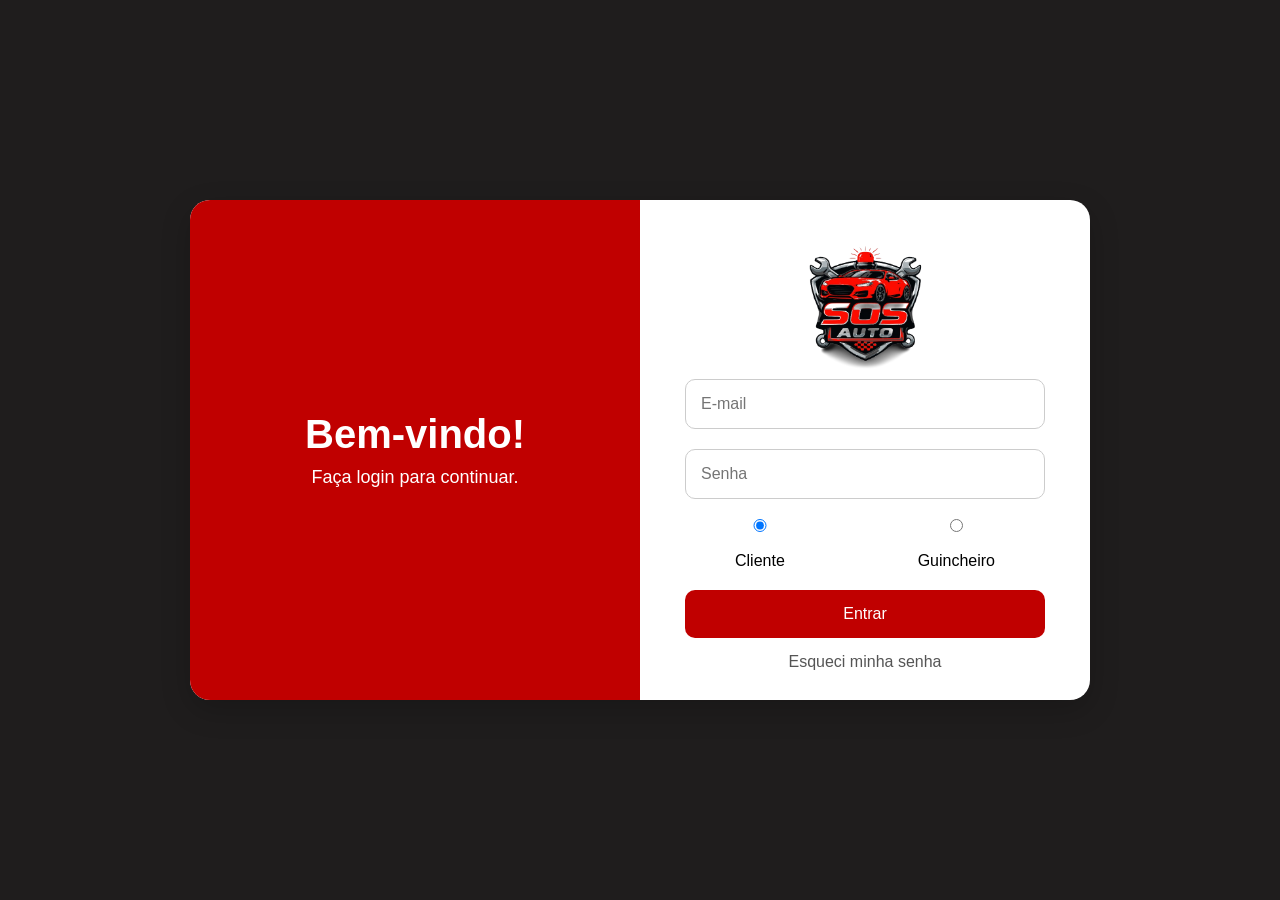
==== ProjetoAlan/index.html @ fd32f2a1 "subindo projeto" ====
<!DOCTYPE html>
<html lang="pt-BR">

<head>
    <meta charset="UTF-8">
    <meta name="viewport" content="width=device-width, initial-scale=1.0">
    <link rel="stylesheet" href="src/Styles/index.css">
    <title>Tela de Login</title>
</head>

<body>

    <header class="container">

        <div class="Esquerda">
            <h1>Bem-vindo!</h1>
            <p>Faça login para continuar.</p>
        </div>

        <div class="Direita">
            <main class="parteLogin">
                <section class="Logo">
                    <img src="src/img/1000274377_2__Traced_-removebg-preview.png" alt="Ícone de Login">
                </section>
                <input type="email" class="email" placeholder="E-mail" required>
                <input type="password" class="password" placeholder="Senha" required>

                <section class="clienteEmpresa">
                    <label>
                        <input type="radio" name="tipoUsuario" value="cliente" checked>
                        Cliente
                    </label>
                    <label>
                        <input type="radio" name="tipoUsuario" value="empresa">
                        Guincheiro
                    </label>

                </section>
            <button type="submit" class="loginButton" onclick="login()">Entrar</button>
                <a href="#">Esqueci minha senha</a>

            </main>
        </div>
    </header>
    <script src="src/JS/index.js"></script>
</body>
</html>
---- ProjetoAlan/src/Styles/index.css ----
* {
    margin: 0;
    padding: 0;
    box-sizing: border-box;
    font-family: Arial, Helvetica, sans-serif;
}

body {
    height: 100vh;
    display: flex;
    justify-content: center;
    align-items: center;
    background: #1f1d1d;
}

.container {
    width: 900px;
    height: 500px;
    display: flex;
    border-radius: 20px;
    overflow: hidden;
    box-shadow: 0 10px 30px rgba(0, 0, 0, 0.2);
    background: white;
}

.Logo {
    width: 100%;
    height: 30%;
    display: flex;
    justify-content: center;
    align-items: center;
}

img {
    width: 150px;
}


.Esquerda {
    width: 50%;
    background: #C00000;
    color: white;
    display: flex;
    flex-direction: column;
    justify-content: center;
    align-items: center;
    padding: 40px;
}

.Esquerda h1 {
    font-size: 40px;
    margin-bottom: 10px;
}

.Esquerda p {
    font-size: 18px;
}

.Direita {
    width: 50%;
    display: flex;
    justify-content: center;
    align-items: center;
}

.parteLogin {
    width: 80%;
    display: flex;
    flex-direction: column;
}

.parteLogin h2 {
    margin-bottom: 30px;
    font-size: 32px;
    color: #333;
}

.parteLogin input {
    width: 100%;
    padding: 15px;
    margin-bottom: 20px;
    border: 1px solid #ccc;
    border-radius: 10px;
    outline: none;
    font-size: 16px;
}

.parteLogin input:focus {
    border: 1px solid #C00000
}

.parteLogin button {
    padding: 15px;
    border: none;
    border-radius: 10px;
    background: #C00000;
    color: white;
    font-size: 16px;
    cursor: pointer;
    transition: 0.3s;
}

.parteLogin button:hover {
    transform: scale(1.03);
    background: #d90900;
}

.parteLogin a {
    margin-top: 15px;
    text-decoration: none;
    color: #555;
    text-align: center;
}

.parteLogin a:hover {
    color: #ff0c00;
}

.clienteEmpresa {
    display: flex;
    justify-content: space-between;
    margin-bottom: 20px;
    padding-left: 50px;
    padding-right: 50px;
    align-items: center;
}

.clienteEmpresa label {
    display: flex;
    flex-direction: column;
    align-items: center;
    justify-content: center;
}

@media (max-width: 581px) {
    .container {
        width: 100%;
        height: 100vh;
        flex-direction: column;
        overflow: hidden;

    }

    .Esquerda {
        width: 100%;
        height: 20%;
    }

    .Direita {
        width: 100%;
        height: 50%;
    }

    .parteLogin {
        width: 90%;
    }

    .Logo {
        width: 120px;
        position: relative;
        top: 480px;
        margin-left: auto;
        margin-right: auto;
    }

    .parteLogin {
        position: relative;
        top: -120px; 
    }
}
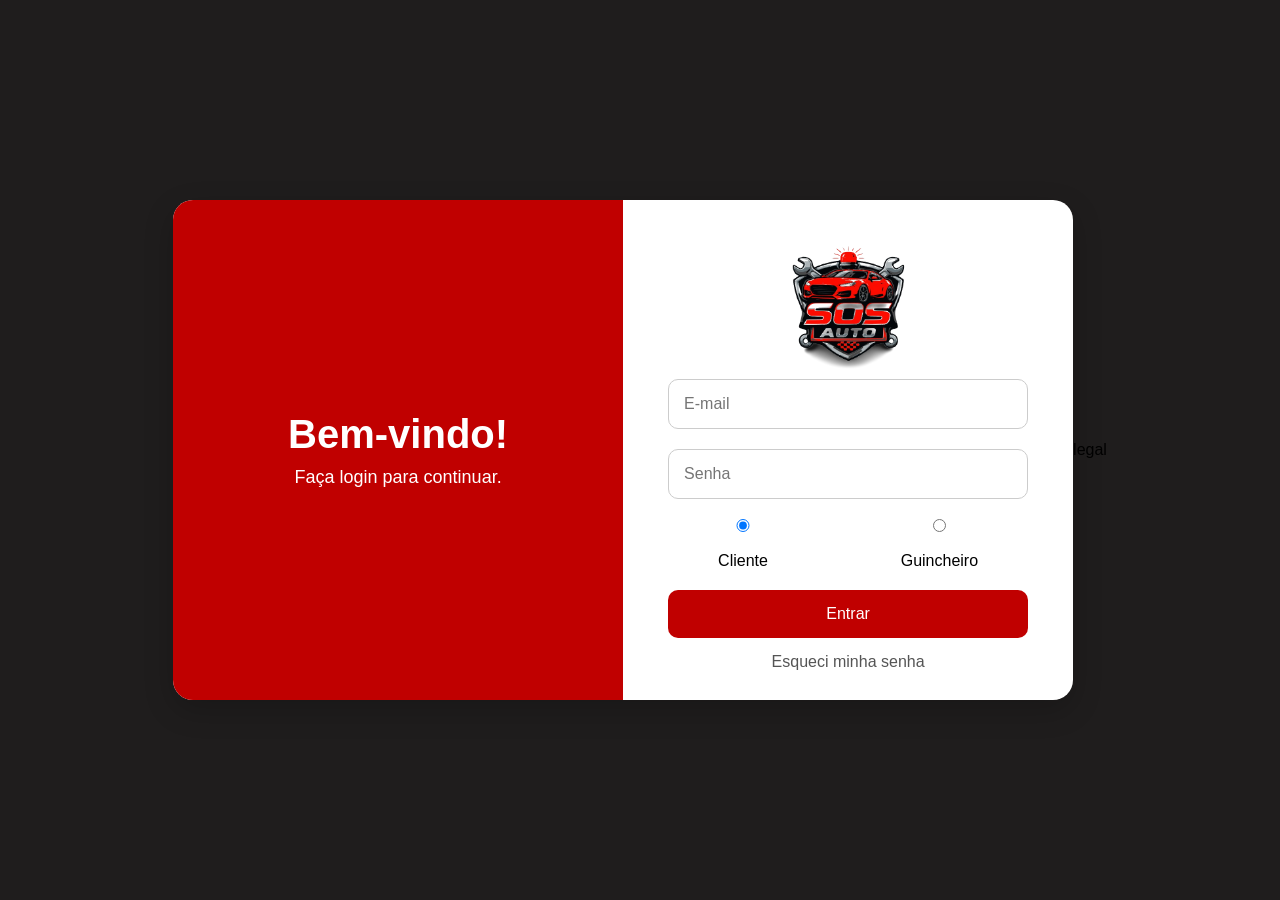
==== commit 78eabded: "Botei legal" ====
--- a/ProjetoAlan/index.html
+++ b/ProjetoAlan/index.html
@@ -36,7 +36,7 @@
                     </label>
 
                 </section>
-            <button type="submit" class="loginButton" onclick="login()">Entrar</button>
+                <button type="submit" class="loginButton" onclick="login()">Entrar</button>
                 <a href="#">Esqueci minha senha</a>
 
             </main>
@@ -44,4 +44,6 @@
     </header>
     <script src="src/JS/index.js"></script>
 </body>
+legal
+
 </html>
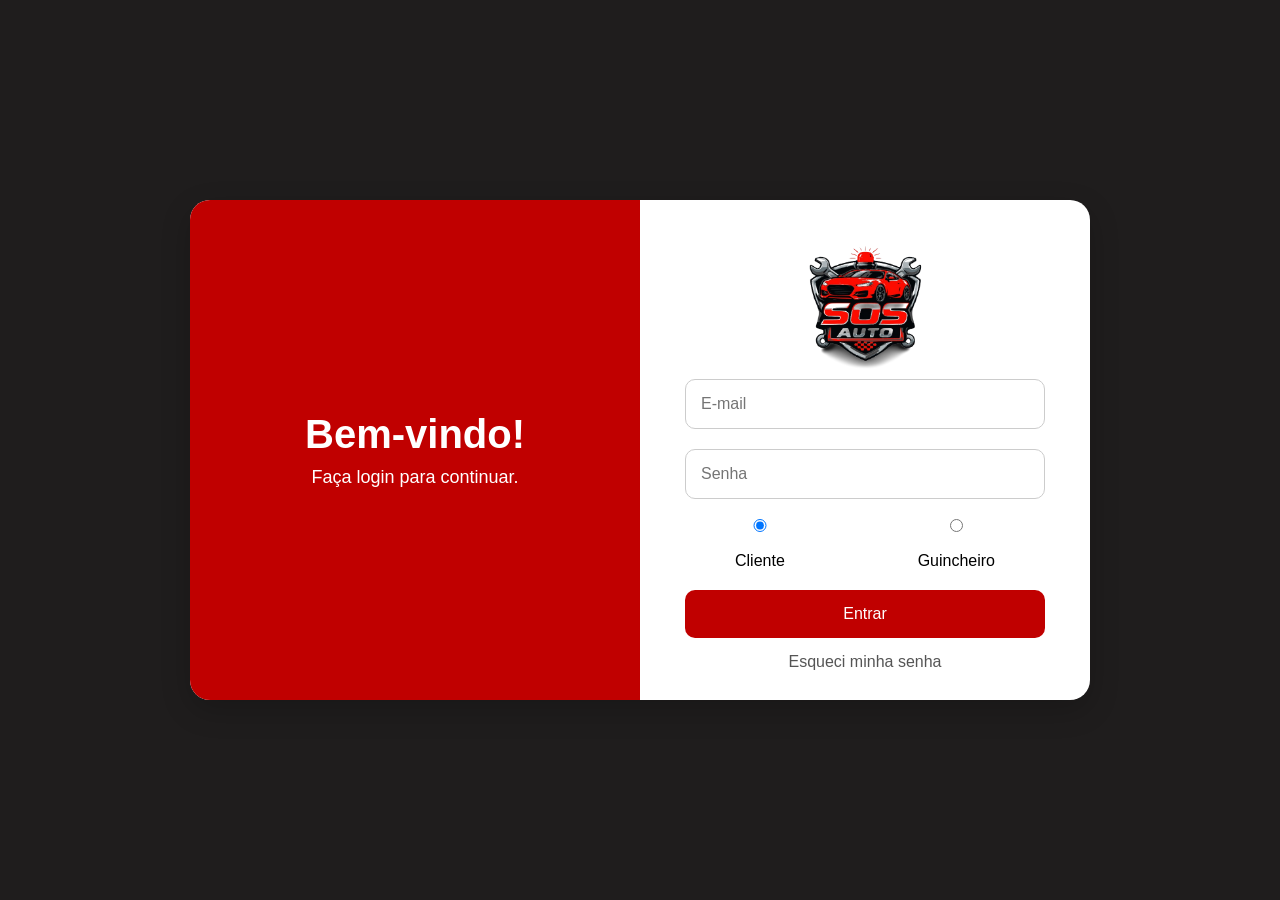
==== commit f38c36df: "voltou ao normal" ====
--- a/ProjetoAlan/index.html
+++ b/ProjetoAlan/index.html
@@ -44,6 +44,6 @@
     </header>
     <script src="src/JS/index.js"></script>
 </body>
-legal
+
 
 </html>
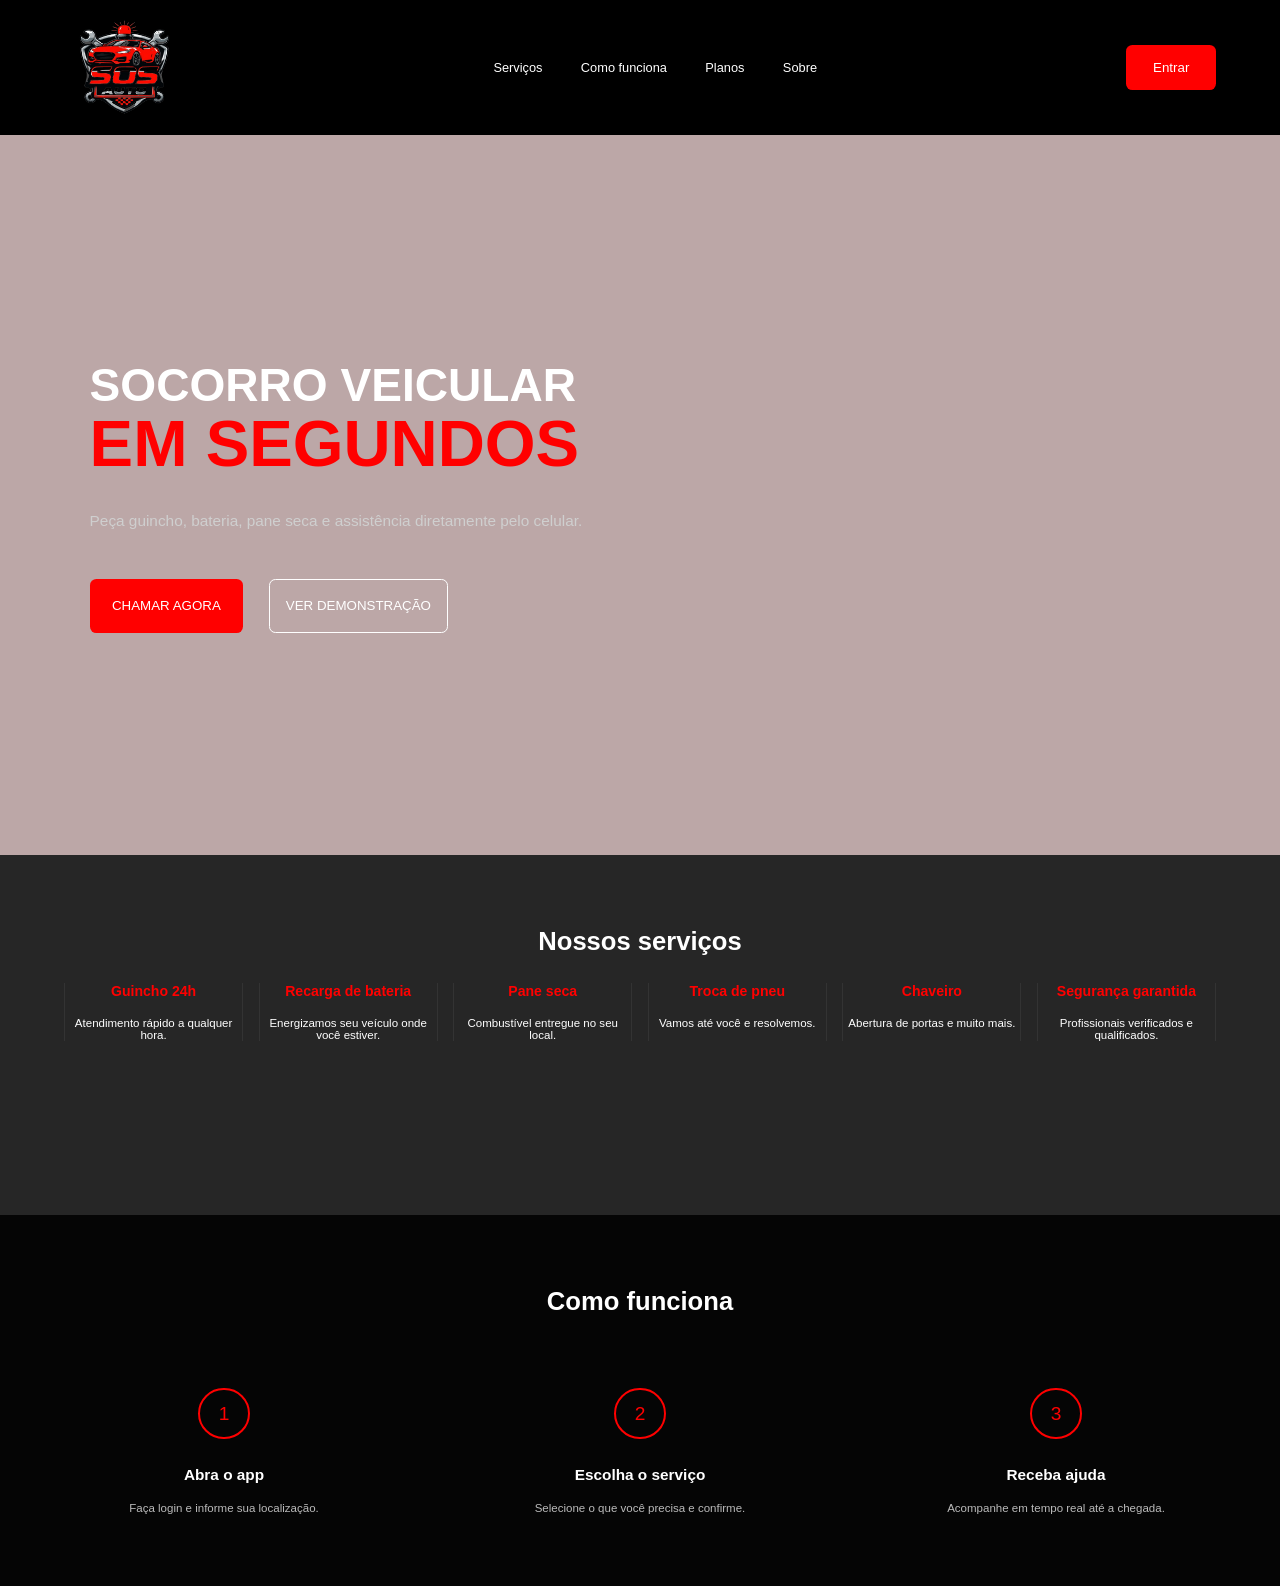
==== commit bbfdbfb8: "Todos os arquivos do projeto" ====
--- a/ProjetoAlan/index.html
+++ b/ProjetoAlan/index.html
@@ -1,49 +1,128 @@
 <!DOCTYPE html>
-<html lang="pt-BR">
-
+<html lang="pt-br">
 <head>
     <meta charset="UTF-8">
     <meta name="viewport" content="width=device-width, initial-scale=1.0">
+    <title>sosauto</title>
     <link rel="stylesheet" href="src/Styles/index.css">
-    <title>Tela de Login</title>
 </head>
-
 <body>
 
-    <header class="container">
-
-        <div class="Esquerda">
-            <h1>Bem-vindo!</h1>
-            <p>Faça login para continuar.</p>
+    <header class="cabecalho">
+        <div class="logo">
+            <img src="../ProjetoAlan/src/img/1000274377_2__Traced_-removebg-preview.png" alt="Logo">
         </div>
 
-        <div class="Direita">
-            <main class="parteLogin">
-                <section class="Logo">
-                    <img src="src/img/1000274377_2__Traced_-removebg-preview.png" alt="Ícone de Login">
-                </section>
-                <input type="email" class="email" placeholder="E-mail" required>
-                <input type="password" class="password" placeholder="Senha" required>
+        <nav class="menu">
+            <a href="">Serviços</a>
+            <a href="">Como funciona</a>
+            <a href="">Planos</a>
+            <a href="">Sobre</a>
+        </nav>
 
-                <section class="clienteEmpresa">
-                    <label>
-                        <input type="radio" name="tipoUsuario" value="cliente" checked>
-                        Cliente
-                    </label>
-                    <label>
-                        <input type="radio" name="tipoUsuario" value="empresa">
-                        Guincheiro
-                    </label>
+        <button class="btn-login">Entrar</button>
+    </header>
 
-                </section>
-                <button type="submit" class="loginButton" onclick="login()">Entrar</button>
-                <a href="#">Esqueci minha senha</a>
+    <section class="inicio">
 
-            </main>
+        <div class="texto">
+            <h1>SOCORRO VEICULAR <br><span>EM SEGUNDOS</span></h1>
+
+            <p>
+                Peça guincho, bateria, pane seca e 
+                assistência diretamente pelo celular.
+            </p>
+
+            <div class="botoes">
+                <button class="btn-vermelho">CHAMAR AGORA</button>
+
+                <button class="btn-demo">
+                    VER DEMONSTRAÇÃO
+                </button>
+            </div>
         </div>
-    </header>
-    <script src="src/JS/index.js"></script>
+
+        <div class="celular">
+             
+          
+        </div>
+
+    </section>
+
+    <section class="servicos">
+
+        <h2>Nossos serviços</h2>
+
+        <div class="cards">
+
+            <div class="card">
+                <h3>Guincho 24h</h3>
+                <p>Atendimento rápido a qualquer hora.</p>
+            </div>
+
+            <div class="card">
+                <h3>Recarga de bateria</h3>
+                <p>Energizamos seu veículo onde você estiver.</p>
+            </div>
+
+            <div class="card">
+                <h3>Pane seca</h3>
+                <p>Combustível entregue no seu local.</p>
+            </div>
+
+            <div class="card">
+                <h3>Troca de pneu</h3>
+                <p>Vamos até você e resolvemos.</p>
+            </div>
+
+            <div class="card">
+                <h3>Chaveiro</h3>
+                <p>Abertura de portas e muito mais.</p>
+            </div>
+
+            <div class="card">
+                <h3>Segurança garantida</h3>
+                <p>Profissionais verificados e qualificados.</p>
+            </div>
+
+        </div>
+
+    </section>
+
+    <section class="funciona">
+
+        <h2>Como funciona</h2>
+
+        <div class="passos">
+
+            <div class="passo">
+                <div class="numero">1</div>
+
+                <h3>Abra o app</h3>
+
+                <p>Faça login e informe sua localização.</p>
+            </div>
+
+            <div class="passo">
+                <div class="numero">2</div>
+
+                <h3>Escolha o serviço</h3>
+
+                <p>Selecione o que você precisa e confirme.</p>
+            </div>
+
+            <div class="passo">
+                <div class="numero">3</div>
+
+                <h3>Receba ajuda</h3>
+
+                <p>Acompanhe em tempo real até a chegada.</p>
+            </div>
+
+        </div>
+
+    </section>
+    <script src="index.js" defer></script>
+
 </body>
-
-
 </html>
--- a/ProjetoAlan/src/Styles/index.css
+++ b/ProjetoAlan/src/Styles/index.css
@@ -2,169 +2,263 @@
     margin: 0;
     padding: 0;
     box-sizing: border-box;
-    font-family: Arial, Helvetica, sans-serif;
+    font-family: Arial;
 }
 
 body {
-    height: 100vh;
+    background: #000;
+    color: white;
+}
+
+.cabecalho {
+    width: 100%;
+    height: 15vh;
+    display: flex;
+    justify-content: space-between;
+    align-items: center;
+    padding: 0 5vw;
+    background: #000000;
+}
+
+.menu {
+    display: flex;
+    gap: 3vw;
+
+}
+
+.menu a {
+    color: white;
+    text-decoration: none;
+    font-size: 1vw;
+}
+
+.btn-login {
+    width: 7vw;
+    height: 5vh;
+    border: none;
+    background: red;
+    color: white;
+    border-radius: 0.5vw;
+    cursor: pointer;
+}
+
+.inicio {
+    width: 100%;
+    height: 80vh;
+    display: flex;
+    align-items: center;
+    justify-content: space-between;
+    padding: 0 7vw;
+    background: #bca7a7;
+    background-image: url(../ProjetoAlan/src/img/celular2.png);
+    
+    
+    
+
+}
+
+
+.texto {
+    width: 40vw;
+}
+
+.texto h1 {
+    font-size: 3.6vw;
+    line-height: 4.5vw;
+}
+
+.texto h1 span {
+    color: red;
+    font-size: 5.1vw;
+}
+
+.texto p {
+    margin-top: 3vh;
+    font-size: 1.2vw;
+    color: #cfcfcf;
+    line-height: 3vh;
+}
+
+.botoes {
+    display: flex;
+    gap: 2vw;
+    margin-top: 5vh;
+}
+
+.btn-vermelho {
+    width: 12vw;
+    height: 6vh;
+    border: none;
+    background: red;
+    color: white;
+    border-radius: 0.5vw;
+    cursor: pointer;
+}
+
+.btn-demo {
+    width: 14vw;
+    height: 6vh;
+    border: 0.1vw solid white;
+    background: transparent;
+    color: white;
+    border-radius: 0.5vw;
+    cursor: pointer;
+}
+
+
+.servicos {
+    width: 100%;
+    height: 40vh;
+    color: rgb(255, 255, 255);
+    padding: 8vh 5vw;
+    background: #262626;
+    cursor: pointer;
+}
+
+.servicos h2 {
+    text-align: center;
+    font-size: 2vw;
+    margin-bottom: -5vh;
+
+}
+
+.cards {
+    width: 100%;
+    display: flex;
+    justify-content: space-between;
+    margin-top: 8vh;
+    flex-wrap: wrap;
+
+}
+
+.card {
+    width: 14vw;
+    text-align: center;
+    border-left: 0.1vw solid #333;
+    border-right: 0.1vw solid #333;
+
+}
+
+.card h3 {
+    color: red;
+    margin-bottom: 2vh;
+    font-size: 1.1vw;
+}
+
+.card p {
+    font-size: 0.9vw;
+    color: #ffffff;
+}
+
+.funciona {
+    width: 100%;
+    min-height: 40vh;
+    padding: 8vh 5vw;
+    background: #050505;
+}
+
+.funciona h2 {
+    text-align: center;
+    font-size: 2vw;
+}
+
+.passos {
+    display: flex;
+    justify-content: space-between;
+    margin-top: 8vh;
+}
+
+.passo {
+    width: 25vw;
+    text-align: center;
+}
+
+.numero {
+    width: 4vw;
+    height: 4vw;
+    border: 0.2vw solid red;
+    border-radius: 50%;
+    margin: auto;
     display: flex;
     justify-content: center;
     align-items: center;
-    background: #1f1d1d;
-}
-
-.container {
-    width: 900px;
-    height: 500px;
-    display: flex;
-    border-radius: 20px;
-    overflow: hidden;
-    box-shadow: 0 10px 30px rgba(0, 0, 0, 0.2);
-    background: white;
-}
-
-.Logo {
-    width: 100%;
-    height: 30%;
+    color: red;
+    font-size: 1.5vw;
+    margin-bottom: 3vh;
+}
+
+.passo h3 {
+    margin-bottom: 2vh;
+    font-size: 1.2vw;
+}
+
+.passo p {
+    color: #bbb;
+    font-size: 0.9vw;
+}
+
+html {
+    scroll-behavior: smooth;
+}
+
+.card {
+    transition: 0.4s;
+}
+
+.card:hover {
+    transform: translateY(-1vh);
+    box-shadow: 0 0 1vw rgba(34, 33, 33, 0.5);
+}
+
+.btn-vermelho,
+.btn-demo,
+.btn-login {
+    transition: 0.3s;
+}
+
+.btn-vermelho:hover,
+.btn-login:hover {
+    background-color: rgb(190, 0, 0);
+    transform: scale(1.05);
+}
+
+.btn-demo:hover {
+    background-color: rgb(255, 0, 0);
+    color: black;
+}
+
+.texto,
+.card,
+.passo {
+    opacity: 1;
+    transform: translateY(0);
+}
+
+.aparecer {
+    opacity: 1;
+    transform: translateY(0);
+    transition: 1s;
+}
+
+.celular {
+    width: 50%;
     display: flex;
     justify-content: center;
     align-items: center;
 }
 
-img {
-    width: 150px;
-}
-
-
-.Esquerda {
-    width: 50%;
-    background: #C00000;
-    color: white;
-    display: flex;
-    flex-direction: column;
-    justify-content: center;
-    align-items: center;
-    padding: 40px;
-}
-
-.Esquerda h1 {
-    font-size: 40px;
-    margin-bottom: 10px;
-}
-
-.Esquerda p {
-    font-size: 18px;
-}
-
-.Direita {
-    width: 50%;
-    display: flex;
-    justify-content: center;
-    align-items: center;
-}
-
-.parteLogin {
-    width: 80%;
-    display: flex;
-    flex-direction: column;
-}
-
-.parteLogin h2 {
-    margin-bottom: 30px;
-    font-size: 32px;
-    color: #333;
-}
-
-.parteLogin input {
-    width: 100%;
-    padding: 15px;
-    margin-bottom: 20px;
-    border: 1px solid #ccc;
-    border-radius: 10px;
-    outline: none;
-    font-size: 16px;
-}
-
-.parteLogin input:focus {
-    border: 1px solid #C00000
-}
-
-.parteLogin button {
-    padding: 15px;
-    border: none;
-    border-radius: 10px;
-    background: #C00000;
-    color: white;
-    font-size: 16px;
-    cursor: pointer;
-    transition: 0.3s;
-}
-
-.parteLogin button:hover {
-    transform: scale(1.03);
-    background: #d90900;
-}
-
-.parteLogin a {
-    margin-top: 15px;
-    text-decoration: none;
-    color: #555;
-    text-align: center;
-}
-
-.parteLogin a:hover {
-    color: #ff0c00;
-}
-
-.clienteEmpresa {
-    display: flex;
-    justify-content: space-between;
-    margin-bottom: 20px;
-    padding-left: 50px;
-    padding-right: 50px;
-    align-items: center;
-}
-
-.clienteEmpresa label {
-    display: flex;
-    flex-direction: column;
-    align-items: center;
-    justify-content: center;
-}
-
-@media (max-width: 581px) {
-    .container {
-        width: 100%;
-        height: 100vh;
-        flex-direction: column;
-        overflow: hidden;
-
-    }
-
-    .Esquerda {
-        width: 100%;
-        height: 20%;
-    }
-
-    .Direita {
-        width: 100%;
-        height: 50%;
-    }
-
-    .parteLogin {
-        width: 90%;
-    }
-
-    .Logo {
-        width: 120px;
-        position: relative;
-        top: 480px;
-        margin-left: auto;
-        margin-right: auto;
-    }
-
-    .parteLogin {
-        position: relative;
-        top: -120px; 
-    }
-}
+.celular img {
+    max-width: 100%;
+    max-height: 80vh;
+    object-fit: contain;
+}
+
+.logo img {
+    width: 120px;
+    height: auto;
+}
+
+.logo {
+    display: flex;
+    align-items: center;
+}
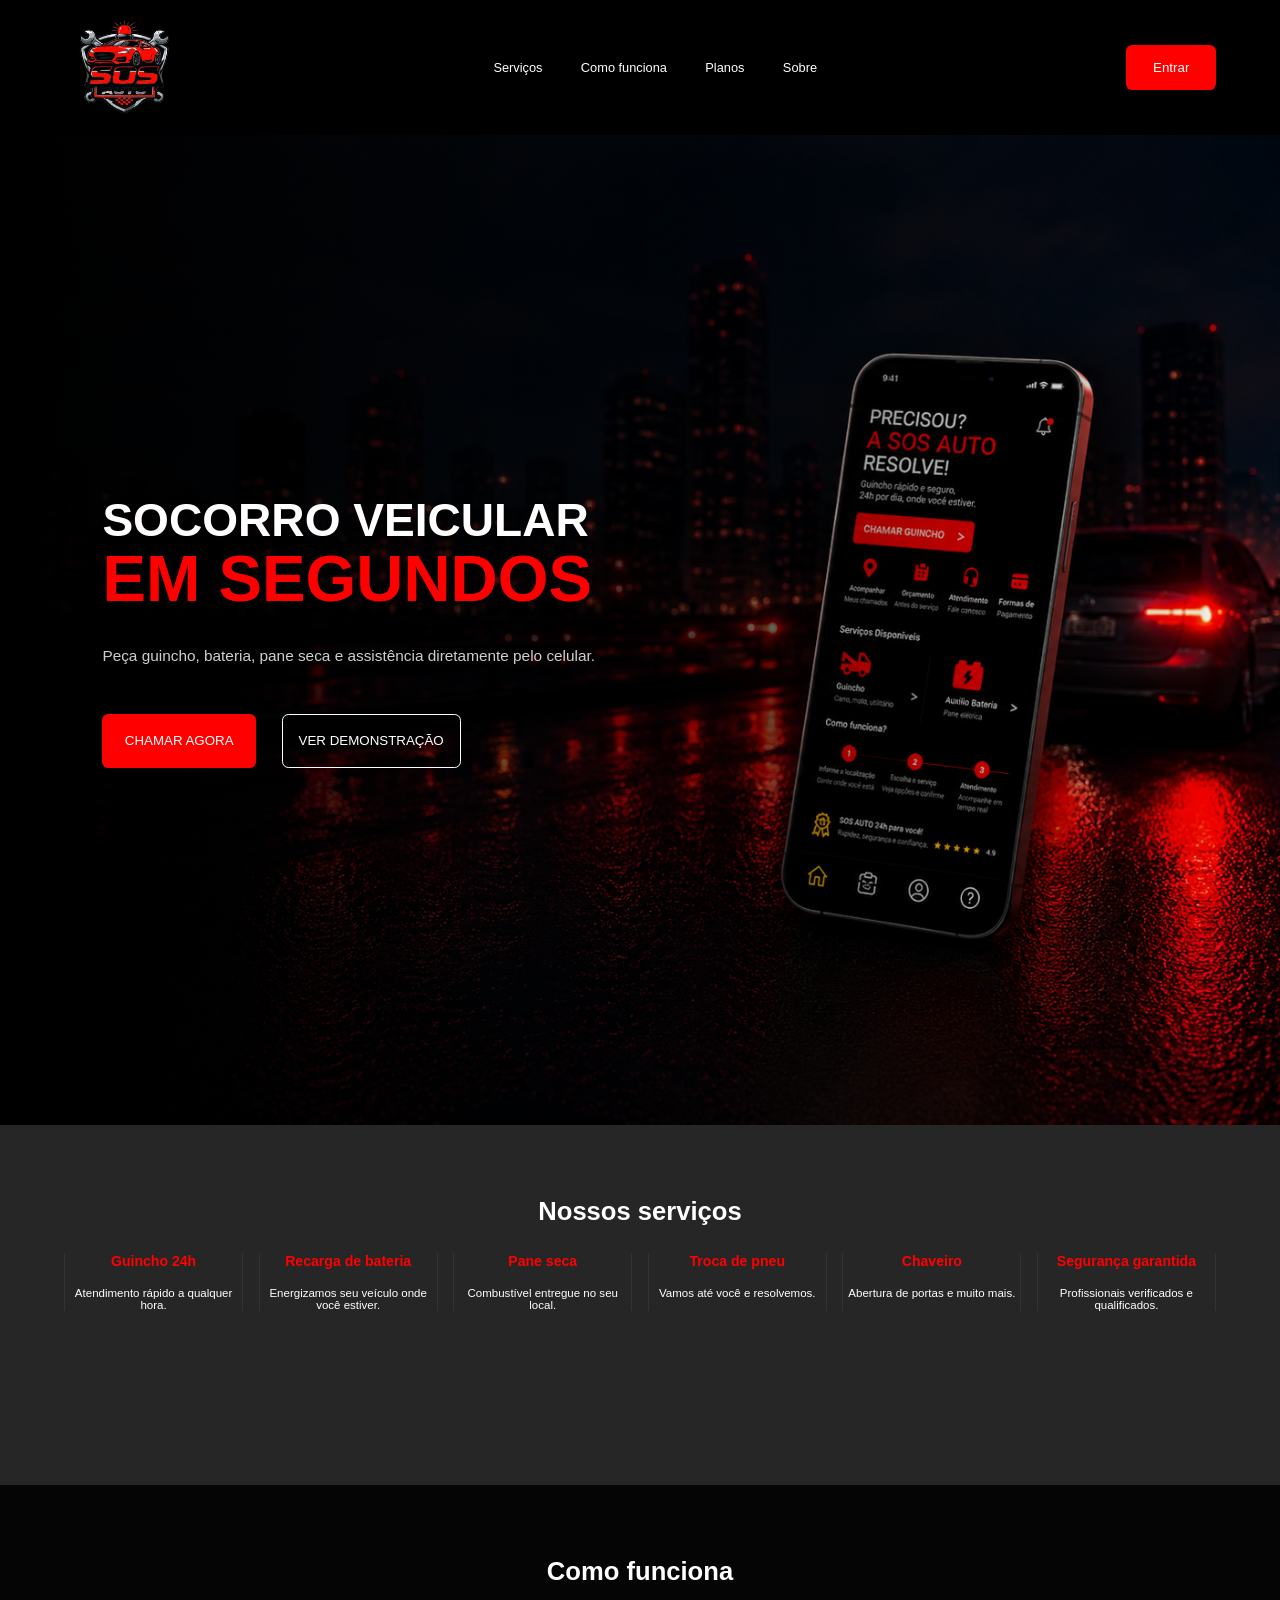
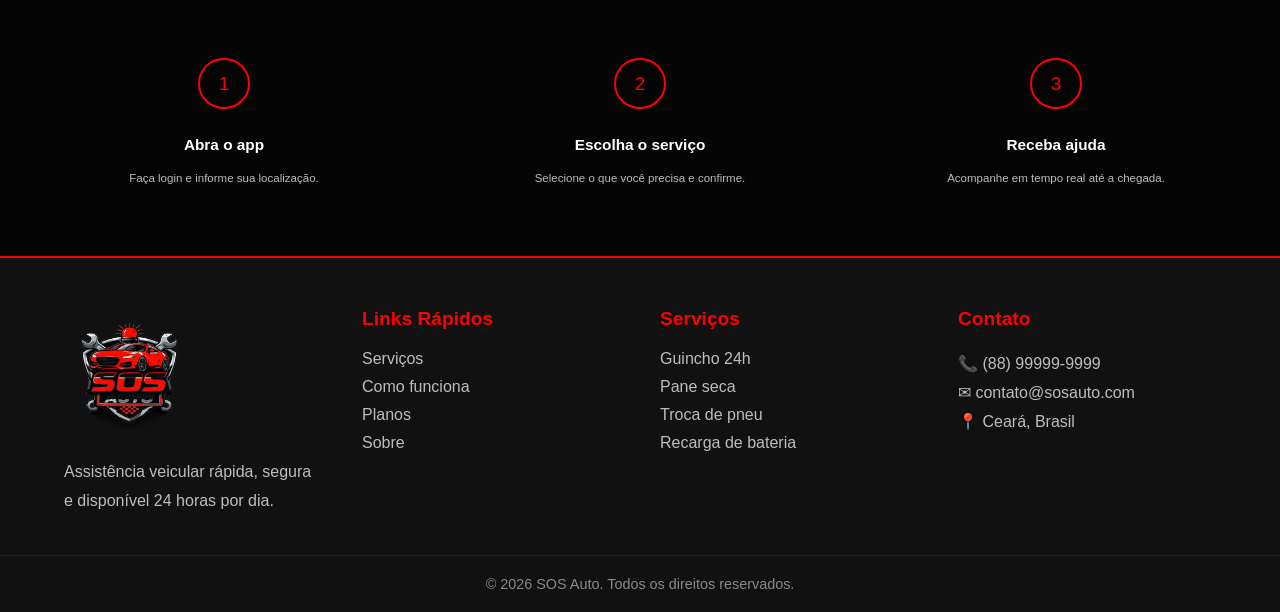
==== commit 89f4b5d7: "Tela principal da landing page, faltando apenas js" ====
--- a/ProjetoAlan/index.html
+++ b/ProjetoAlan/index.html
@@ -1,11 +1,13 @@
 <!DOCTYPE html>
 <html lang="pt-br">
+
 <head>
     <meta charset="UTF-8">
     <meta name="viewport" content="width=device-width, initial-scale=1.0">
     <title>sosauto</title>
     <link rel="stylesheet" href="src/Styles/index.css">
 </head>
+
 <body>
 
     <header class="cabecalho">
@@ -20,7 +22,7 @@
             <a href="">Sobre</a>
         </nav>
 
-        <button class="btn-login">Entrar</button>
+        <a href="src/navigation/TeladeLogin.html"><button class="btn-login">Entrar</button></a>
     </header>
 
     <section class="inicio">
@@ -29,12 +31,12 @@
             <h1>SOCORRO VEICULAR <br><span>EM SEGUNDOS</span></h1>
 
             <p>
-                Peça guincho, bateria, pane seca e 
+                Peça guincho, bateria, pane seca e
                 assistência diretamente pelo celular.
             </p>
 
             <div class="botoes">
-                <button class="btn-vermelho">CHAMAR AGORA</button>
+                <a href="src/navigation/TeladeLogin.html"><button class="btn-vermelho"">CHAMAR AGORA</button></a>
 
                 <button class="btn-demo">
                     VER DEMONSTRAÇÃO
@@ -43,8 +45,8 @@
         </div>
 
         <div class="celular">
-             
-          
+
+
         </div>
 
     </section>
@@ -122,7 +124,49 @@
         </div>
 
     </section>
-    <script src="index.js" defer></script>
+    <footer class="footer">
+
+        <div class="footer-container">
+
+            <div class="footer-col">
+                <img src="../ProjetoAlan/src/img/1000274377_2__Traced_-removebg-preview.png" alt="Logo">
+                <p>
+                    Assistência veicular rápida, segura e disponível 24 horas por dia.
+                </p>
+            </div>
+
+            <div class="footer-col">
+                <h3>Links Rápidos</h3>
+                <a href="">Serviços</a>
+                <a href="">Como funciona</a>
+                <a href="">Planos</a>
+                <a href="">Sobre</a>
+            </div>
+
+            <div class="footer-col">
+                <h3>Serviços</h3>
+                <a href="">Guincho 24h</a>
+                <a href="">Pane seca</a>
+                <a href="">Troca de pneu</a>
+                <a href="">Recarga de bateria</a>
+            </div>
+
+            <div class="footer-col">
+                <h3>Contato</h3>
+                <p>📞 (88) 99999-9999</p>
+                <p>✉ contato@sosauto.com</p>
+                <p>📍 Ceará, Brasil</p>
+            </div>
+
+        </div>
+
+        <div class="footer-bottom">
+            <p>© 2026 SOS Auto. Todos os direitos reservados.</p>
+        </div>
+
+    </footer>
+    <script src="src/JS/index.js"></script>
 
 </body>
+
 </html>
--- a/ProjetoAlan/src/Styles/index.css
+++ b/ProjetoAlan/src/Styles/index.css
@@ -43,18 +43,17 @@
 }
 
 .inicio {
-    width: 100%;
-    height: 80vh;
+    height: 110vh;
     display: flex;
     align-items: center;
-    justify-content: space-between;
-    padding: 0 7vw;
-    background: #bca7a7;
-    background-image: url(../ProjetoAlan/src/img/celular2.png);
-    
-    
-    
-
+    padding-left: 8vw;
+    background:
+        linear-gradient(90deg,
+            #000,
+            rgba(0, 0, 0, .5),
+            transparent), url("../img/celular2.png") No-repeat;
+    background-size: cover;
+    background-position: center;
 }
 
 
@@ -261,4 +260,303 @@
 .logo {
     display: flex;
     align-items: center;
+}
+
+/* FOOTER */
+
+.footer {
+    background: #111;
+    border-top: 2px solid red;
+    padding-top: 50px;
+}
+
+.footer-container {
+    width: 90%;
+    margin: auto;
+    display: flex;
+    justify-content: space-between;
+    flex-wrap: wrap;
+    gap: 40px;
+}
+
+.footer-col {
+    flex: 1;
+    min-width: 220px;
+}
+
+.footer-col img {
+    width: 130px;
+    margin-bottom: 15px;
+}
+
+.footer-col h3 {
+    color: red;
+    margin-bottom: 20px;
+    font-size: 1.2rem;
+}
+
+.footer-col p {
+    color: #bdbdbd;
+    line-height: 1.8;
+}
+
+.footer-col a {
+    display: block;
+    color: #bdbdbd;
+    text-decoration: none;
+    margin-bottom: 10px;
+    transition: 0.3s;
+}
+
+.footer-col a:hover {
+    color: red;
+    transform: translateX(5px);
+}
+
+.footer-bottom {
+    border-top: 1px solid #222;
+    margin-top: 40px;
+    padding: 20px;
+    text-align: center;
+}
+
+.footer-bottom p {
+    color: #888;
+    font-size: 0.9rem;
+}
+
+/* RESPONSIVIDADE */
+
+@media (max-width: 600px) {
+
+    /* Cabeçalho */
+    .cabecalho {
+        height: auto;
+        flex-direction: column;
+        gap: 20px;
+        padding: 20px 5vw;
+    }
+
+    .logo img {
+        width: 100px;
+    }
+
+    .menu {
+        flex-wrap: wrap;
+        justify-content: center;
+        gap: 15px;
+    }
+
+    .menu a {
+        font-size: 16px;
+    }
+
+    .btn-login {
+        width: 140px;
+        height: 45px;
+        font-size: 15px;
+        border-radius: 8px;
+    }
+
+    /* Hero */
+    .inicio {
+        height: auto;
+        flex-direction: column;
+        text-align: center;
+        padding: 60px 6vw;
+        background-image: none;
+    }
+
+    .texto {
+        width: 100%;
+    }
+
+    .texto h1 {
+        font-size: 2.5rem;
+        line-height: 1.2;
+    }
+
+    .texto h1 span {
+        font-size: 3rem;
+    }
+
+    .texto p {
+        font-size: 1rem;
+        line-height: 1.6;
+        margin-top: 20px;
+    }
+
+    .botoes {
+        flex-direction: column;
+        align-items: center;
+        gap: 15px;
+    }
+
+    .btn-vermelho,
+    .btn-demo {
+        width: 90%;
+        max-width: 300px;
+        height: 50px;
+        font-size: 15px;
+        border-radius: 8px;
+    }
+
+    /* Esconde área do celular */
+    .celular {
+        display: none;
+    }
+
+    /* Serviços */
+    .servicos {
+        height: auto;
+        padding: 60px 5vw;
+    }
+
+    .servicos h2 {
+        font-size: 2rem;
+        margin-bottom: 30px;
+    }
+
+    .cards {
+        justify-content: center;
+        gap: 20px;
+        margin-top: 0;
+    }
+
+    .card {
+        width: 100%;
+        max-width: 350px;
+        padding: 20px;
+        border: 1px solid #333;
+        border-radius: 10px;
+    }
+
+    .card h3 {
+        font-size: 1.2rem;
+    }
+
+    .card p {
+        font-size: 0.95rem;
+    }
+
+    /* Como funciona */
+    .funciona {
+        padding: 60px 5vw;
+    }
+
+    .funciona h2 {
+        font-size: 2rem;
+    }
+
+    .passos {
+        flex-direction: column;
+        align-items: center;
+        gap: 40px;
+    }
+
+    .passo {
+        width: 100%;
+        max-width: 350px;
+    }
+
+    .numero {
+        width: 70px;
+        height: 70px;
+        font-size: 1.5rem;
+        border-width: 3px;
+    }
+
+    .passo h3 {
+        font-size: 1.3rem;
+    }
+
+    .passo p {
+        font-size: 1rem;
+    }
+
+    .footer {
+        background: #111;
+        border-top: 2px solid red;
+        padding-top: 30px;
+    }
+
+    .footer-container {
+        width: 90%;
+        margin: auto;
+        display: flex;
+        justify-content: space-between;
+        flex-wrap: wrap;
+        gap: 20px;
+    }
+
+    .footer-col {
+        flex: 1;
+        min-width: 180px;
+    }
+
+    .footer-col img {
+        width: 90px;
+        margin-bottom: 10px;
+    }
+
+    .footer-col h3 {
+        color: red;
+        margin-bottom: 10px;
+        font-size: 1rem;
+    }
+
+    .footer-col p,
+    .footer-col a {
+        color: #bdbdbd;
+        font-size: 0.85rem;
+        line-height: 1.6;
+        text-decoration: none;
+    }
+
+    .footer-col a {
+        display: block;
+        margin-bottom: 6px;
+        transition: .3s;
+    }
+
+    .footer-col a:hover {
+        color: red;
+    }
+
+    .footer-bottom {
+        border-top: 1px solid #222;
+        margin-top: 20px;
+        padding: 15px;
+        text-align: center;
+    }
+
+    .footer-bottom p {
+        color: #888;
+        font-size: 0.8rem;
+    }
+}
+    /* Celulares menores */
+    /*@media (max-width: 480px) {
+
+    .texto h1 {
+        font-size: 2rem;
+    }
+
+    .texto h1 span {
+        font-size: 2.4rem;
+    }
+
+    .texto p {
+        font-size: 0.95rem;
+    }
+
+    .servicos h2,
+    .funciona h2 {
+        font-size: 1.8rem;
+    }
+
+    .card,
+    .passo {
+        max-width: 100%;
+    }
 }
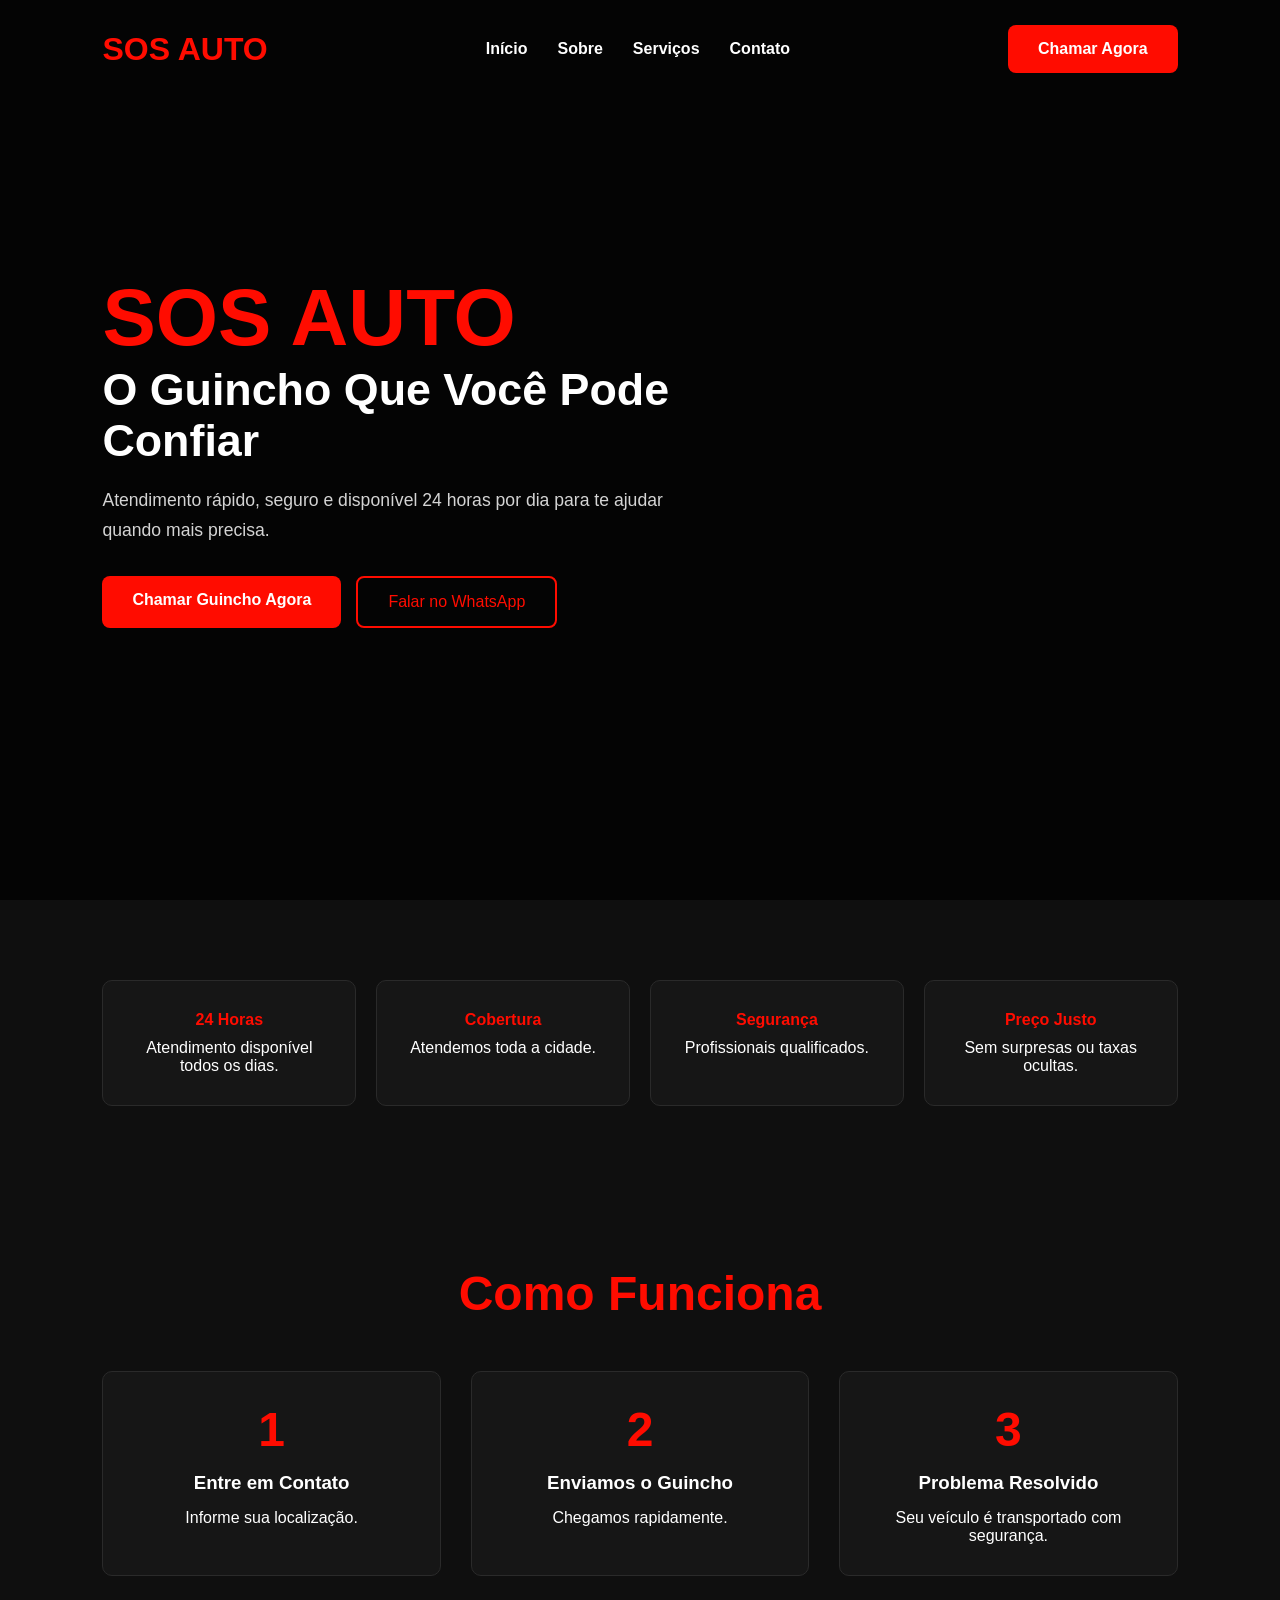
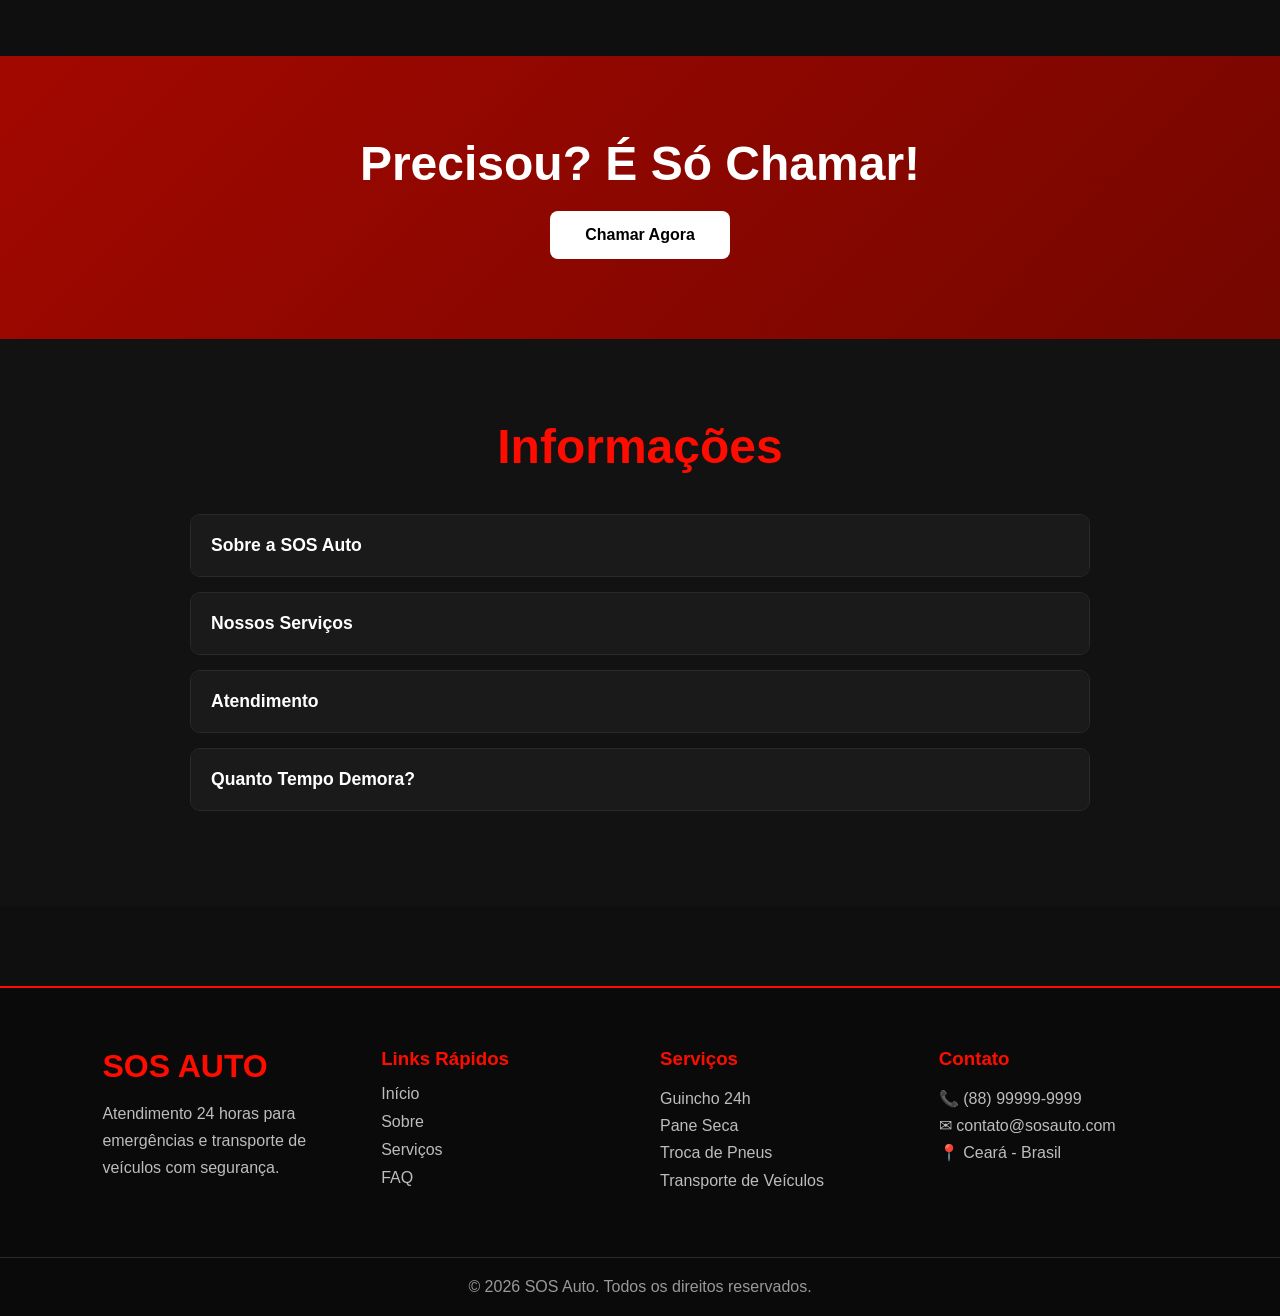
==== commit 4334f3a7: "Projeto finalizado" ====
--- a/ProjetoAlan/index.html
+++ b/ProjetoAlan/index.html
@@ -1,171 +1,229 @@
 <!DOCTYPE html>
-<html lang="pt-br">
+<html lang="pt-BR">
 
 <head>
     <meta charset="UTF-8">
     <meta name="viewport" content="width=device-width, initial-scale=1.0">
-    <title>sosauto</title>
+    <title>SOS Auto</title>
     <link rel="stylesheet" href="src/Styles/index.css">
 </head>
 
 <body>
 
-    <header class="cabecalho">
+    <header>
         <div class="logo">
-            <img src="../ProjetoAlan/src/img/1000274377_2__Traced_-removebg-preview.png" alt="Logo">
-        </div>
-
-        <nav class="menu">
-            <a href="">Serviços</a>
-            <a href="">Como funciona</a>
-            <a href="">Planos</a>
-            <a href="">Sobre</a>
+            <h1>SOS AUTO</h1>
+        </div>
+
+        <nav>
+            <a href="#">Início</a>
+            <a href="#">Sobre</a>
+            <a href="#">Serviços</a>
+            <a href="#">Contato</a>
         </nav>
 
-        <a href="src/navigation/TeladeLogin.html"><button class="btn-login">Entrar</button></a>
+        <a href="../ProjetoAlan/src/navigation/TeladeLogin.html" class="btn-primary">
+            Chamar Agora
+        </a>
     </header>
 
-    <section class="inicio">
-
-        <div class="texto">
-            <h1>SOCORRO VEICULAR <br><span>EM SEGUNDOS</span></h1>
+    <section class="hero">
+        <div class="overlay"></div>
+
+        <div class="content">
+            <h2>SOS AUTO</h2>
+            <h3>O Guincho Que Você Pode Confiar</h3>
 
             <p>
-                Peça guincho, bateria, pane seca e
-                assistência diretamente pelo celular.
+                Atendimento rápido, seguro e disponível 24 horas
+                por dia para te ajudar quando mais precisa.
             </p>
 
-            <div class="botoes">
-                <a href="src/navigation/TeladeLogin.html"><button class="btn-vermelho"">CHAMAR AGORA</button></a>
-
-                <button class="btn-demo">
-                    VER DEMONSTRAÇÃO
-                </button>
-            </div>
-        </div>
-
-        <div class="celular">
-
-
-        </div>
-
-    </section>
-
-    <section class="servicos">
-
-        <h2>Nossos serviços</h2>
-
-        <div class="cards">
-
-            <div class="card">
-                <h3>Guincho 24h</h3>
-                <p>Atendimento rápido a qualquer hora.</p>
-            </div>
-
-            <div class="card">
-                <h3>Recarga de bateria</h3>
-                <p>Energizamos seu veículo onde você estiver.</p>
-            </div>
-
-            <div class="card">
-                <h3>Pane seca</h3>
-                <p>Combustível entregue no seu local.</p>
-            </div>
-
-            <div class="card">
-                <h3>Troca de pneu</h3>
-                <p>Vamos até você e resolvemos.</p>
-            </div>
-
-            <div class="card">
-                <h3>Chaveiro</h3>
-                <p>Abertura de portas e muito mais.</p>
-            </div>
-
-            <div class="card">
-                <h3>Segurança garantida</h3>
-                <p>Profissionais verificados e qualificados.</p>
-            </div>
-
-        </div>
-
-    </section>
-
-    <section class="funciona">
-
-        <h2>Como funciona</h2>
-
-        <div class="passos">
-
-            <div class="passo">
-                <div class="numero">1</div>
-
-                <h3>Abra o app</h3>
-
-                <p>Faça login e informe sua localização.</p>
-            </div>
-
-            <div class="passo">
-                <div class="numero">2</div>
-
-                <h3>Escolha o serviço</h3>
-
-                <p>Selecione o que você precisa e confirme.</p>
-            </div>
-
-            <div class="passo">
-                <div class="numero">3</div>
-
-                <h3>Receba ajuda</h3>
-
-                <p>Acompanhe em tempo real até a chegada.</p>
-            </div>
-
-        </div>
-
-    </section>
-    <footer class="footer">
+            <div class="buttons">
+                <a href="../ProjetoAlan/src/navigation/TeladeLogin.html" class="btn-primary">
+                    Chamar Guincho Agora
+                </a>
+
+                <a href="#" class="btn-secondary">
+                    Falar no WhatsApp
+                </a>
+            </div>
+        </div>
+    </section>
+
+    <section class="benefits">
+
+        <div class="card">
+            <h4>24 Horas</h4>
+            <p>Atendimento disponível todos os dias.</p>
+        </div>
+
+        <div class="card">
+            <h4>Cobertura</h4>
+            <p>Atendemos toda a cidade.</p>
+        </div>
+
+        <div class="card">
+            <h4>Segurança</h4>
+            <p>Profissionais qualificados.</p>
+        </div>
+
+        <div class="card">
+            <h4>Preço Justo</h4>
+            <p>Sem surpresas ou taxas ocultas.</p>
+        </div>
+
+    </section>
+
+    <section class="how">
+
+        <h2>Como Funciona</h2>
+
+        <div class="steps">
+
+            <div class="step">
+                <span>1</span>
+                <h3>Entre em Contato</h3>
+                <p>Informe sua localização.</p>
+            </div>
+
+            <div class="step">
+                <span>2</span>
+                <h3>Enviamos o Guincho</h3>
+                <p>Chegamos rapidamente.</p>
+            </div>
+
+            <div class="step">
+                <span>3</span>
+                <h3>Problema Resolvido</h3>
+                <p>Seu veículo é transportado com segurança.</p>
+            </div>
+
+        </div>
+
+    </section>
+
+    <section class="cta">
+        <h2>Precisou? É Só Chamar!</h2>
+        <a href="../ProjetoAlan/src/navigation/TeladeLogin.html" class="btn-primary">
+            Chamar Agora
+        </a>
+        
+    </section>
+    <section class="accordion-section">
+
+        <h2>Informações</h2>
+
+        <div class="accordion">
+
+            <div class="accordion-item">
+                <button class="accordion-header">
+                    Sobre a SOS Auto
+                </button>
+
+                <div class="accordion-content">
+                    <p>
+                        A SOS Auto oferece serviços de guincho
+                        24 horas com rapidez, segurança e
+                        atendimento especializado.
+                    </p>
+                </div>
+            </div>
+
+            <div class="accordion-item">
+                <button class="accordion-header">
+                    Nossos Serviços
+                </button>
+
+                <div class="accordion-content">
+                    <p>
+                        Guincho leve, transporte de veículos,
+                        troca de pneus, auxílio em pane seca
+                        e suporte emergencial.
+                    </p>
+                </div>
+            </div>
+
+            <div class="accordion-item">
+                <button class="accordion-header">
+                    Atendimento
+                </button>
+
+                <div class="accordion-content">
+                    <p>
+                        Funcionamos 24 horas por dia,
+                        7 dias por semana, inclusive
+                        feriados.
+                    </p>
+                </div>
+            </div>
+
+            <div class="accordion-item">
+                <button class="accordion-header">
+                    Quanto Tempo Demora?
+                </button>
+
+                <div class="accordion-content">
+                    <p>
+                        O tempo médio depende da região,
+                        mas buscamos chegar o mais rápido
+                        possível após a solicitação.
+                    </p>
+                </div>
+            </div>
+
+        </div>
+
+
+    </section>
+    <footer id="contato">
 
         <div class="footer-container">
 
-            <div class="footer-col">
-                <img src="../ProjetoAlan/src/img/1000274377_2__Traced_-removebg-preview.png" alt="Logo">
+            <div class="footer-logo">
+                <h2>SOS AUTO</h2>
                 <p>
-                    Assistência veicular rápida, segura e disponível 24 horas por dia.
+                    Atendimento 24 horas para emergências
+                    e transporte de veículos com segurança.
                 </p>
             </div>
 
-            <div class="footer-col">
+            <div class="footer-links">
                 <h3>Links Rápidos</h3>
-                <a href="">Serviços</a>
-                <a href="">Como funciona</a>
-                <a href="">Planos</a>
-                <a href="">Sobre</a>
-            </div>
-
-            <div class="footer-col">
+
+                <a href="#inicio">Início</a>
+                <a href="#sobre">Sobre</a>
+                <a href="#servicos">Serviços</a>
+                <a href="#faq">FAQ</a>
+            </div>
+
+            <div class="footer-services">
                 <h3>Serviços</h3>
-                <a href="">Guincho 24h</a>
-                <a href="">Pane seca</a>
-                <a href="">Troca de pneu</a>
-                <a href="">Recarga de bateria</a>
-            </div>
-
-            <div class="footer-col">
+
+                <p>Guincho 24h</p>
+                <p>Pane Seca</p>
+                <p>Troca de Pneus</p>
+                <p>Transporte de Veículos</p>
+            </div>
+
+            <div class="footer-contact">
                 <h3>Contato</h3>
+
                 <p>📞 (88) 99999-9999</p>
                 <p>✉ contato@sosauto.com</p>
-                <p>📍 Ceará, Brasil</p>
+                <p>📍 Ceará - Brasil</p>
             </div>
 
         </div>
 
         <div class="footer-bottom">
-            <p>© 2026 SOS Auto. Todos os direitos reservados.</p>
+            <p>
+                © 2026 SOS Auto. Todos os direitos reservados.
+            </p>
         </div>
 
     </footer>
-    <script src="src/JS/index.js"></script>
+    <script defer src="src/JS/index.js"></script>
 
 </body>
 
--- a/ProjetoAlan/src/Styles/index.css
+++ b/ProjetoAlan/src/Styles/index.css
@@ -1,562 +1,467 @@
-* {
-    margin: 0;
-    padding: 0;
-    box-sizing: border-box;
-    font-family: Arial;
-}
-
-body {
-    background: #000;
-    color: white;
-}
-
-.cabecalho {
-    width: 100%;
-    height: 15vh;
-    display: flex;
-    justify-content: space-between;
-    align-items: center;
-    padding: 0 5vw;
-    background: #000000;
-}
-
-.menu {
-    display: flex;
-    gap: 3vw;
-
-}
-
-.menu a {
-    color: white;
-    text-decoration: none;
-    font-size: 1vw;
-}
-
-.btn-login {
-    width: 7vw;
-    height: 5vh;
-    border: none;
-    background: red;
-    color: white;
-    border-radius: 0.5vw;
-    cursor: pointer;
-}
-
-.inicio {
-    height: 110vh;
-    display: flex;
-    align-items: center;
-    padding-left: 8vw;
-    background:
-        linear-gradient(90deg,
-            #000,
-            rgba(0, 0, 0, .5),
-            transparent), url("../img/celular2.png") No-repeat;
-    background-size: cover;
-    background-position: center;
-}
-
-
-.texto {
-    width: 40vw;
-}
-
-.texto h1 {
-    font-size: 3.6vw;
-    line-height: 4.5vw;
-}
-
-.texto h1 span {
-    color: red;
-    font-size: 5.1vw;
-}
-
-.texto p {
-    margin-top: 3vh;
-    font-size: 1.2vw;
-    color: #cfcfcf;
-    line-height: 3vh;
-}
-
-.botoes {
-    display: flex;
-    gap: 2vw;
-    margin-top: 5vh;
-}
-
-.btn-vermelho {
-    width: 12vw;
-    height: 6vh;
-    border: none;
-    background: red;
-    color: white;
-    border-radius: 0.5vw;
-    cursor: pointer;
-}
-
-.btn-demo {
-    width: 14vw;
-    height: 6vh;
-    border: 0.1vw solid white;
-    background: transparent;
-    color: white;
-    border-radius: 0.5vw;
-    cursor: pointer;
-}
-
-
-.servicos {
-    width: 100%;
-    height: 40vh;
-    color: rgb(255, 255, 255);
-    padding: 8vh 5vw;
-    background: #262626;
-    cursor: pointer;
-}
-
-.servicos h2 {
-    text-align: center;
-    font-size: 2vw;
-    margin-bottom: -5vh;
-
-}
-
-.cards {
-    width: 100%;
-    display: flex;
-    justify-content: space-between;
-    margin-top: 8vh;
-    flex-wrap: wrap;
-
-}
-
-.card {
-    width: 14vw;
-    text-align: center;
-    border-left: 0.1vw solid #333;
-    border-right: 0.1vw solid #333;
-
-}
-
-.card h3 {
-    color: red;
-    margin-bottom: 2vh;
-    font-size: 1.1vw;
-}
-
-.card p {
-    font-size: 0.9vw;
-    color: #ffffff;
-}
-
-.funciona {
-    width: 100%;
-    min-height: 40vh;
-    padding: 8vh 5vw;
-    background: #050505;
-}
-
-.funciona h2 {
-    text-align: center;
-    font-size: 2vw;
-}
-
-.passos {
-    display: flex;
-    justify-content: space-between;
-    margin-top: 8vh;
-}
-
-.passo {
-    width: 25vw;
-    text-align: center;
-}
-
-.numero {
-    width: 4vw;
-    height: 4vw;
-    border: 0.2vw solid red;
-    border-radius: 50%;
-    margin: auto;
-    display: flex;
-    justify-content: center;
-    align-items: center;
-    color: red;
-    font-size: 1.5vw;
-    margin-bottom: 3vh;
-}
-
-.passo h3 {
-    margin-bottom: 2vh;
-    font-size: 1.2vw;
-}
-
-.passo p {
-    color: #bbb;
-    font-size: 0.9vw;
-}
-
-html {
-    scroll-behavior: smooth;
-}
-
-.card {
-    transition: 0.4s;
-}
-
-.card:hover {
-    transform: translateY(-1vh);
-    box-shadow: 0 0 1vw rgba(34, 33, 33, 0.5);
-}
-
-.btn-vermelho,
-.btn-demo,
-.btn-login {
-    transition: 0.3s;
-}
-
-.btn-vermelho:hover,
-.btn-login:hover {
-    background-color: rgb(190, 0, 0);
-    transform: scale(1.05);
-}
-
-.btn-demo:hover {
-    background-color: rgb(255, 0, 0);
-    color: black;
-}
-
-.texto,
-.card,
-.passo {
-    opacity: 1;
-    transform: translateY(0);
-}
-
-.aparecer {
-    opacity: 1;
-    transform: translateY(0);
-    transition: 1s;
-}
-
-.celular {
-    width: 50%;
-    display: flex;
-    justify-content: center;
-    align-items: center;
-}
-
-.celular img {
-    max-width: 100%;
-    max-height: 80vh;
-    object-fit: contain;
-}
-
-.logo img {
-    width: 120px;
-    height: auto;
-}
-
-.logo {
-    display: flex;
-    align-items: center;
-}
-
-/* FOOTER */
-
-.footer {
-    background: #111;
-    border-top: 2px solid red;
-    padding-top: 50px;
-}
-
-.footer-container {
-    width: 90%;
-    margin: auto;
-    display: flex;
-    justify-content: space-between;
-    flex-wrap: wrap;
-    gap: 40px;
-}
-
-.footer-col {
-    flex: 1;
-    min-width: 220px;
-}
-
-.footer-col img {
-    width: 130px;
-    margin-bottom: 15px;
-}
-
-.footer-col h3 {
-    color: red;
-    margin-bottom: 20px;
-    font-size: 1.2rem;
-}
-
-.footer-col p {
-    color: #bdbdbd;
-    line-height: 1.8;
-}
-
-.footer-col a {
-    display: block;
-    color: #bdbdbd;
-    text-decoration: none;
-    margin-bottom: 10px;
-    transition: 0.3s;
-}
-
-.footer-col a:hover {
-    color: red;
-    transform: translateX(5px);
-}
-
-.footer-bottom {
-    border-top: 1px solid #222;
-    margin-top: 40px;
-    padding: 20px;
-    text-align: center;
-}
-
-.footer-bottom p {
-    color: #888;
-    font-size: 0.9rem;
-}
-
-/* RESPONSIVIDADE */
-
-@media (max-width: 600px) {
-
-    /* Cabeçalho */
-    .cabecalho {
+*{
+    margin:0;
+    padding:0;
+    box-sizing:border-box;
+    font-family:Arial, Helvetica, sans-serif;
+}
+
+body{
+    background:#0F0F0F;
+    color:#fff;
+}
+
+header{
+    position:absolute;
+    width:100%;
+    top:0;
+    left:0;
+    z-index:100;
+    padding:25px 8%;
+    display:flex;
+    justify-content:space-between;
+    align-items:center;
+}
+
+.logo h1{
+    font-size:2rem;
+    font-weight:900;
+    color:#FF0C00;
+}
+
+nav{
+    display:flex;
+    gap:30px;
+}
+
+nav a{
+    color:#fff;
+    text-decoration:none;
+    font-weight:600;
+    transition:.3s;
+}
+
+nav a:hover{
+    color:#FF0C00;
+}
+
+.btn-header{
+    background:#FF0C00;
+    color:#fff;
+    text-decoration:none;
+    padding:12px 25px;
+    border-radius:8px;
+    font-weight:bold;
+    transition:.3s;
+}
+
+.btn-header:hover{
+    background:#CC0A00;
+}
+
+.hero{
+    height:100vh;
+    background:url("https://guiacomercio.com.br/images/a-logos/guincho-leve.png") center center/cover no-repeat;
+    position:relative;
+    display:flex;
+    align-items:center;
+    padding:0 8%;
+}
+
+.overlay{
+    position:absolute;
+    inset:0;
+    background:rgba(0,0,0,.75);
+}
+
+.content{
+    position:relative;
+    z-index:2;
+    max-width:600px;
+}
+
+.content h2{
+    font-size:5rem;
+    font-weight:900;
+    color:#FF0C00;
+}
+
+.content h3{
+    font-size:2.8rem;
+    margin-bottom:20px;
+}
+
+.content p{
+    font-size:1.1rem;
+    line-height:1.7;
+    margin-bottom:30px;
+    color:#d4d4d4;
+}
+
+.buttons{
+    display:flex;
+    gap:15px;
+    flex-wrap:wrap;
+}
+
+.btn-primary{
+    background:#FF0C00;
+    color:#fff;
+    padding:15px 30px;
+    text-decoration:none;
+    border-radius:8px;
+    font-weight:bold;
+    transition:.3s;
+}
+
+.btn-primary:hover{
+    background:#CC0A00;
+}
+
+.btn-secondary{
+    border:2px solid #FF0C00;
+    color:#FF0C00;
+    padding:15px 30px;
+    text-decoration:none;
+    border-radius:8px;
+    transition:.3s;
+}
+
+.btn-secondary:hover{
+    background:#FF0C00;
+    color:#fff;
+}
+
+.benefits{
+    padding:80px 8%;
+    display:grid;
+    grid-template-columns:repeat(auto-fit,minmax(250px,1fr));
+    gap:20px;
+}
+
+.card{
+    border:1px solid #2A2A2A;
+    background:#161616;
+    padding:30px;
+    text-align:center;
+    border-radius:10px;
+    transition:.3s;
+}
+
+.card:hover{
+    transform:translateY(-5px);
+    border-color:#FF0C00;
+    box-shadow:0 0 20px rgba(255,12,0,.25);
+}
+
+.card h4{
+    margin-bottom:10px;
+    color:#FF0C00;
+}
+
+.how{
+    padding:80px 8%;
+    text-align:center;
+}
+
+.how h2{
+    font-size:3rem;
+    margin-bottom:50px;
+    color:#FF0C00;
+}
+
+.steps{
+    display:grid;
+    grid-template-columns:repeat(auto-fit,minmax(250px,1fr));
+    gap:30px;
+}
+
+.step{
+    border:1px solid #2A2A2A;
+    background:#161616;
+    padding:30px;
+    border-radius:10px;
+    transition:.3s;
+}
+
+.step:hover{
+    transform:translateY(-5px);
+    border-color:#FF0C00;
+    box-shadow:0 0 20px rgba(255,12,0,.25);
+}
+
+.step span{
+    font-size:3rem;
+    font-weight:bold;
+    color:#FF0C00;
+}
+
+.step h3{
+    margin:15px 0;
+}
+
+.cta{
+    padding:80px 8%;
+    text-align:center;
+    background:linear-gradient(
+        135deg,
+        #a20800,
+        #750600
+    );
+}
+
+.cta h2{
+    font-size:3rem;
+    margin-bottom:20px;
+}
+
+.cta a{
+    display:inline-block;
+    background:#fff;
+    color:#000000;
+    text-decoration:none;
+    padding:15px 35px;
+    border-radius:8px;
+    font-weight:bold;
+    transition:.3s;
+}
+
+.cta a:hover{
+    transform:scale(1.05);
+}
+
+.accordion-section{
+    padding:80px 8%;
+    background:#121212;
+}
+
+.accordion-section h2{
+    text-align:center;
+    margin-bottom:40px;
+    font-size:3rem;
+    color:#FF0C00;
+}
+
+.accordion{
+    max-width:900px;
+    margin:auto;
+}
+
+.accordion-item{
+    margin-bottom:15px;
+    border:1px solid #2A2A2A;
+    border-radius:10px;
+    overflow:hidden;
+}
+
+.accordion-header{
+    width:100%;
+    padding:20px;
+    background:#1A1A1A;
+    color:#fff;
+    border:none;
+    text-align:left;
+    cursor:pointer;
+    font-size:1.1rem;
+    font-weight:bold;
+    transition:.3s;
+}
+
+.accordion-header:hover{
+    background:#252525;
+    color:#FF0C00;
+}
+
+.accordion-content{
+    max-height:0;
+    overflow:hidden;
+    transition:max-height .4s ease;
+    background:#141414;
+}
+
+.accordion-content p{
+    padding:20px;
+    line-height:1.7;
+    color:#d4d4d4;
+}
+
+footer{
+    background:#0A0A0A;
+    border-top:2px solid #FF0C00;
+    margin-top:80px;
+}
+
+.footer-container{
+    padding:60px 8%;
+    display:grid;
+    grid-template-columns:repeat(auto-fit,minmax(220px,1fr));
+    gap:40px;
+}
+
+.footer-logo h2{
+    font-size:2rem;
+    margin-bottom:15px;
+    color:#FF0C00;
+}
+
+.footer-logo p,
+.footer-services p,
+.footer-contact p{
+    color:#bdbdbd;
+    line-height:1.7;
+}
+
+.footer-links{
+    display:flex;
+    flex-direction:column;
+}
+
+.footer-links h3,
+.footer-services h3,
+.footer-contact h3{
+    margin-bottom:15px;
+    color:#FF0C00;
+}
+
+.footer-links a{
+    color:#bdbdbd;
+    text-decoration:none;
+    margin-bottom:10px;
+    transition:.3s;
+}
+
+.footer-links a:hover{
+    color:#FF0C00;
+    padding-left:5px;
+}
+
+.footer-bottom{
+    border-top:1px solid #2A2A2A;
+    text-align:center;
+    padding:20px;
+    color:#999;
+}
+
+@media (max-width: 580px){
+
+
+    header{
+        padding: 15px 20px;
+        justify-content: space-between;
+    }
+
+    .logo h1{
+        font-size: 1.6rem;
+        line-height: 1;
+    }
+
+    nav{
+        display: none;
+    }
+
+    .btn-header{
+        display: none;
+    }
+
+   
+    .hero{
         height: auto;
+        min-height: 100vh;
+        padding: 120px 20px 60px;
+        background-position: center;
+    }
+
+    .content{
+        max-width: 100%;
+    }
+
+    .content h2{
+        font-size: 3rem;
+        line-height: 1;
+        margin-bottom: 10px;
+    }
+
+    .content h3{
+        font-size: 1.5rem;
+        margin-bottom: 15px;
+    }
+
+    .content p{
+        font-size: 0.95rem;
+        margin-bottom: 25px;
+    }
+
+    .buttons{
         flex-direction: column;
-        gap: 20px;
-        padding: 20px 5vw;
-    }
-
-    .logo img {
-        width: 100px;
-    }
-
-    .menu {
-        flex-wrap: wrap;
-        justify-content: center;
-        gap: 15px;
-    }
-
-    .menu a {
-        font-size: 16px;
-    }
-
-    .btn-login {
-        width: 140px;
-        height: 45px;
-        font-size: 15px;
-        border-radius: 8px;
-    }
-
-    /* Hero */
-    .inicio {
-        height: auto;
-        flex-direction: column;
+        gap: 12px;
+    }
+
+    .btn-primary,
+    .btn-secondary{
+        width: 100%;
         text-align: center;
-        padding: 60px 6vw;
-        background-image: none;
-    }
-
-    .texto {
-        width: 100%;
-    }
-
-    .texto h1 {
-        font-size: 2.5rem;
-        line-height: 1.2;
-    }
-
-    .texto h1 span {
-        font-size: 3rem;
-    }
-
-    .texto p {
-        font-size: 1rem;
-        line-height: 1.6;
-        margin-top: 20px;
-    }
-
-    .botoes {
-        flex-direction: column;
-        align-items: center;
-        gap: 15px;
-    }
-
-    .btn-vermelho,
-    .btn-demo {
-        width: 90%;
-        max-width: 300px;
-        height: 50px;
-        font-size: 15px;
-        border-radius: 8px;
-    }
-
-    /* Esconde área do celular */
-    .celular {
-        display: none;
-    }
-
-    /* Serviços */
-    .servicos {
-        height: auto;
-        padding: 60px 5vw;
-    }
-
-    .servicos h2 {
+        padding: 14px;
+    }
+
+ 
+    .benefits{
+        padding: 60px 20px;
+        grid-template-columns: 1fr;
+    }
+
+    .card{
+        padding: 25px;
+    }
+
+    
+    .how{
+        padding: 60px 20px;
+    }
+
+    .how h2{
         font-size: 2rem;
         margin-bottom: 30px;
     }
 
-    .cards {
-        justify-content: center;
+    .steps{
+        grid-template-columns: 1fr;
         gap: 20px;
+    }
+
+   
+    .cta{
+        padding: 60px 20px;
+    }
+
+    .cta h2{
+        font-size: 2rem;
+    }
+
+
+    .accordion-section{
+        padding: 60px 20px;
+    }
+
+    .accordion-section h2{
+        font-size: 2rem;
+    }
+
+   
+    .footer-container{
+        padding: 40px 20px;
+        gap: 25px;
+        text-align: left;
+    }
+
+    .footer-logo h2{
+        font-size: 1.6rem;
+    }
+
+    .footer-bottom{
+        padding: 15px;
+        font-size: 0.8rem;
+    }
+
+    footer{
         margin-top: 0;
     }
-
-    .card {
-        width: 100%;
-        max-width: 350px;
-        padding: 20px;
-        border: 1px solid #333;
-        border-radius: 10px;
-    }
-
-    .card h3 {
-        font-size: 1.2rem;
-    }
-
-    .card p {
-        font-size: 0.95rem;
-    }
-
-    /* Como funciona */
-    .funciona {
-        padding: 60px 5vw;
-    }
-
-    .funciona h2 {
-        font-size: 2rem;
-    }
-
-    .passos {
-        flex-direction: column;
-        align-items: center;
-        gap: 40px;
-    }
-
-    .passo {
-        width: 100%;
-        max-width: 350px;
-    }
-
-    .numero {
-        width: 70px;
-        height: 70px;
-        font-size: 1.5rem;
-        border-width: 3px;
-    }
-
-    .passo h3 {
-        font-size: 1.3rem;
-    }
-
-    .passo p {
-        font-size: 1rem;
-    }
-
-    .footer {
-        background: #111;
-        border-top: 2px solid red;
-        padding-top: 30px;
-    }
-
-    .footer-container {
-        width: 90%;
-        margin: auto;
-        display: flex;
-        justify-content: space-between;
-        flex-wrap: wrap;
-        gap: 20px;
-    }
-
-    .footer-col {
-        flex: 1;
-        min-width: 180px;
-    }
-
-    .footer-col img {
-        width: 90px;
-        margin-bottom: 10px;
-    }
-
-    .footer-col h3 {
-        color: red;
-        margin-bottom: 10px;
-        font-size: 1rem;
-    }
-
-    .footer-col p,
-    .footer-col a {
-        color: #bdbdbd;
-        font-size: 0.85rem;
-        line-height: 1.6;
-        text-decoration: none;
-    }
-
-    .footer-col a {
-        display: block;
-        margin-bottom: 6px;
-        transition: .3s;
-    }
-
-    .footer-col a:hover {
-        color: red;
-    }
-
-    .footer-bottom {
-        border-top: 1px solid #222;
-        margin-top: 20px;
-        padding: 15px;
-        text-align: center;
-    }
-
-    .footer-bottom p {
-        color: #888;
-        font-size: 0.8rem;
-    }
-}
-    /* Celulares menores */
-    /*@media (max-width: 480px) {
-
-    .texto h1 {
-        font-size: 2rem;
-    }
-
-    .texto h1 span {
-        font-size: 2.4rem;
-    }
-
-    .texto p {
-        font-size: 0.95rem;
-    }
-
-    .servicos h2,
-    .funciona h2 {
-        font-size: 1.8rem;
-    }
-
-    .card,
-    .passo {
-        max-width: 100%;
-    }
 }
